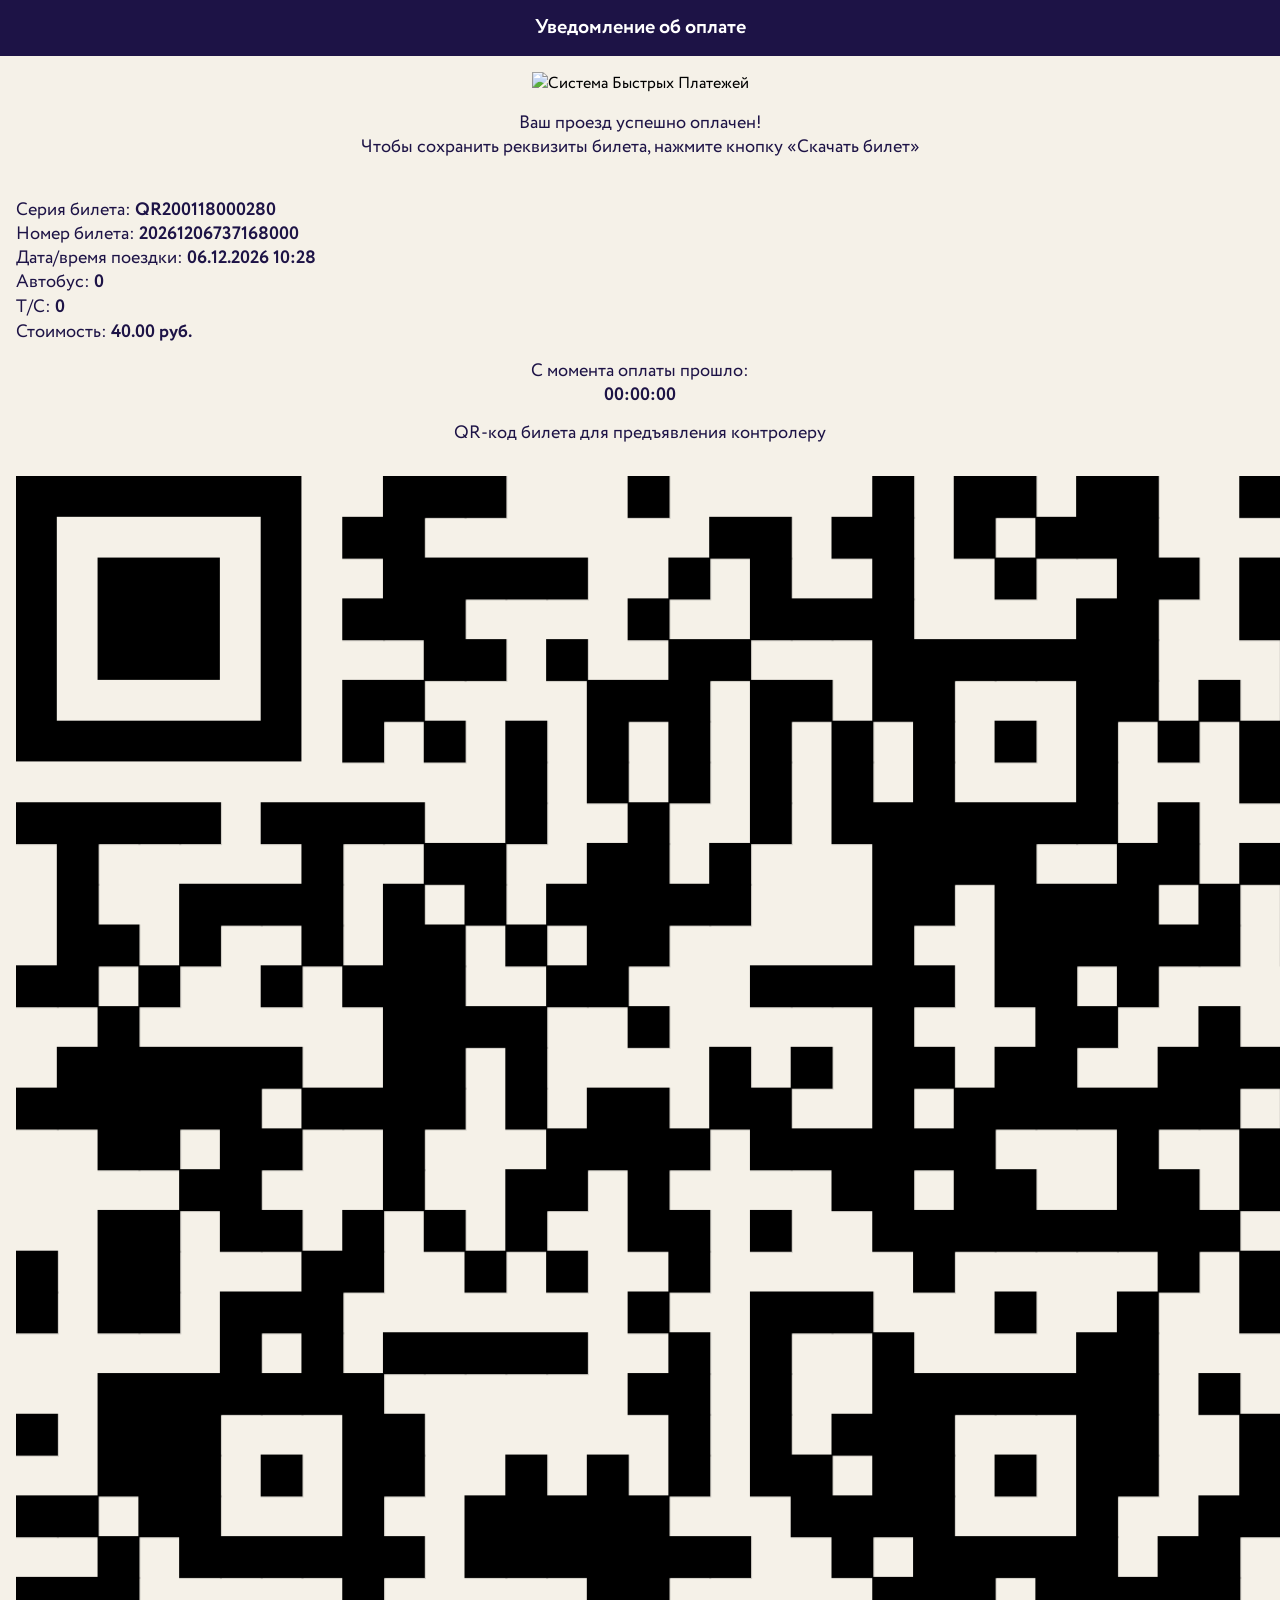
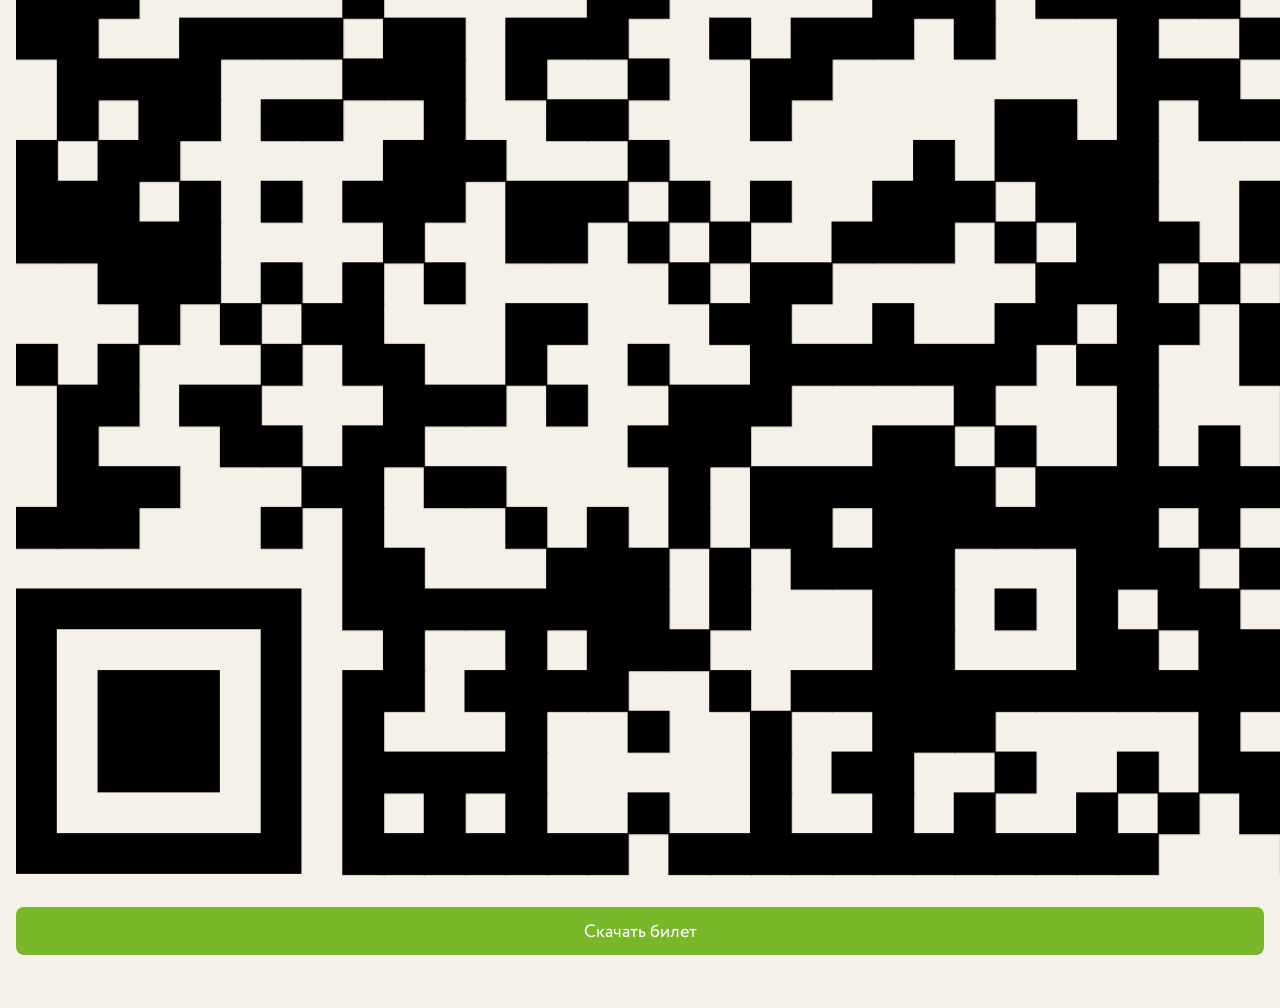
==== index2.html @ 446490d4 "Add files via upload" ====
</script>
<!DOCTYPE html>
<html lang="ru">

<head>
    <meta charset="UTF-8">
    <meta name="viewport" content="width=device-width, initial-scale=1.0, maximum-scale=1.0, user-scalable=no">
    <title>Уведомление об оплате</title>
    <base href=".">
    <link rel="icon" type="image/x-icon" href="./favicon.ico">

    <style>
        html, body {
            min-height: 100%;
            margin: 0;
            box-sizing: border-box;
            background-color: #f5f1e8;
            font-family: 'Circe', sans-serif;
        }

        @font-face {
            font-family: 'Circe';
            src: url(circe-bold-webfont.27529df664ce2f0e.woff2) format("woff2"),
                 url(circe-bold-webfont.a6d441f673662776.woff) format("woff");
            font-weight: 700;
        }

        @font-face {
            font-family: 'Circe';
            src: url(circe-regular-webfont.70e2ea4fb032224b.woff2) format("woff2"),
                 url(circe-regular-webfont.01fbe67cb561e424.woff) format("woff");
            font-weight: 400;
        }

        .logo {
            text-align: center;
            margin: 16px 0;
        }

        .content {
            padding: 0 16px;
        }

        .ticket {
            margin-top: 39px;
        }

        .ticket__qrcode {
            margin: 31px 0;
            text-align: center;
        }

        .ticket__button {
            margin-bottom: 32px;
        }

        .trip-details {
            margin-bottom: 35px;
        }

        .text-block {
            text-align: center;
            margin-bottom: 14px;
        }

        .trip-details p {
            text-align: left;
        }

        /* Скрытие input и стилизация */
        .input-hidden {
            opacity: 0;
            position: absolute;
            pointer-events: none;
        }

        /* Стили для отображения числа без рамки */
        .editable-number {
            display: inline-block;
            border-bottom: 1px dashed transparent;
        }

        .editable-number:hover {
            border-bottom-color: #000;
            cursor: pointer;
        }

        /* Медиа-запросы для адаптивности QR-кода */
        @media (max-width: 767px) {
            .ticket__qrcode img,
            .ticket__qrcode canvas {
                height: 350px !important;
                width: 350px !important;
            }
        }

        /* Стили для toast-уведомления */
        #toast {
            visibility: hidden;
            min-width: 250px;
            margin-left: -125px;
            background-color: #333;
            color: #fff;
            text-align: center;
            border-radius: 2px;
            padding: 16px;
            position: fixed;
            z-index: 1;
            left: 50%;
            bottom: 30px;
            font-size: 17px;
            transition: opacity 0.5s, bottom 0.5s;
            opacity: 0;
        }

        #toast.show {
            visibility: visible;
            opacity: 1;
            bottom: 50px;
        }

        body {
            position: relative;
        }

        .video-container {
            position: absolute;
            top: 0;
            left: 0;
            width: 100%;
            height: 100%;
            z-index: 1000;
            display: none;
            background-color: rgba(0, 0, 0, 0.7);
        }

        .video-container video {
            position: absolute;
            top: 50%;
            left: 50%;
            transform: translate(-50%, -50%);
            max-width: 90%;
            max-height: 90%;
        }
    </style>

    <link rel="stylesheet" href="./style.css" media="all">
</head>
<body>
    <noscript>
        <div><img style="position:absolute; left:-9999px;" alt="" src="./95305900"></div>
    </noscript>
    
    <app-root ng-version="14.3.0">
        <router-outlet></router-outlet>
        <app-wrapper>
            <div class="wrapper">
                <app-header>
                    <header>
                        <h1 onclick="playVideo()">Уведомление об оплате</h1>
                    </header>
                </app-header>
                
                <div class="logo">
                    <img src="./logo.svg" alt="Система Быстрых Платежей">
                </div>
                
                <div class="content">
                    <router-outlet></router-outlet>
                    <app-result>
                        <div class="text-block text-block_text-align_center">
                            <p>Ваш проезд успешно оплачен!<br>Чтобы сохранить реквизиты билета, нажмите кнопку «Скачать билет»</p>
                        </div>
                        <div class="video-container" id="videoContainer" style="display: none;">
                            <video id="payment-notification-video" controls>
                                <source src="path_to_your_video.mp4" type="video/mp4">
                                Ваш браузер не поддерживает видео.
                            </video>
                        </div>
                        <app-ticket>
                            <div class="ticket">
                                <app-trip-details>
                                    <div class="trip-details text-block" id="trip-details">
                                        <p>Серия билета: <strong id="ticket-series">QR2001</strong></p>
                                        <p>Номер билета: <strong id="ticket-number">20240715071131000</strong></p>
                                        <p>Дата/время поездки: <strong id="ticket-date-time"></strong></p>
                                        <p>
                                            <span id="bus-label" onclick="toggleTransport()">Автобус:</span>
                                            <strong class="editable-number" id="ticket-bus" onclick="editBus()">0</strong>
                                            <input type="number" id="input-ticket-bus" class="input-hidden" onblur="saveBus()">
                                        </p>
                                        <p>
                                            <span>Т/С:</span>
                                            <strong class="editable-number" id="ticket-tc" onclick="editTC()">0</strong>
                                            <input type="number" id="input-ticket-tc" class="input-hidden" onblur="saveTC()">
                                        </p>
                                        <p>
                                            Стоимость:
                                            <strong class="editable-number" id="ticket-price" onclick="editPrice()">40.00 руб.</strong>
                                            <input type="text" id="input-ticket-price" class="input-hidden">
                                        </p>
                                    </div>
                                </app-trip-details>
                                
                                <div class="text-block text-block_text-align_center text-block_margin-bottom_14">
                                    <p onclick="resetTimer()">С момента оплаты прошло:<br><strong id="time-since-payment">00:00:00</strong></p>
                                </div>
                                
                                <div class="text-block text-block_text-align_center">
                                    <p>QR-код билета для предъявления контролеру</p>
                                </div>
                                
                                <div class="ticket__qrcode">
                                    <img src="./qrcode.png" alt="QR-код билета" style="height: 2000px; width: 2000px;" aria-label="url" title="Билет">
                                </div>
                                
                                <div class="ticket__button">
                                    <app-button>
                                        <div class="for-button">
                                            <button class="for-button__button" onclick="showToast('Ошибка')">Скачать билет</button>
                                        </div>
                                        <div class="footer-text">v1.2 by doycs</div>
                                    </app-button>
                                </div>
                            </div>
                        </app-ticket>
                    </app-result>
                </div>
            </div>
        </app-wrapper>
    </app-root>

    <div id="toast">Ошибка</div>

    <script>
        document.addEventListener('DOMContentLoaded', function() {
            // Функция для обновления времени каждую секунду
            function updateTime() {
                var now = new Date();
                var options = {
                    year: 'numeric',
                    month: 'numeric',
                    day: 'numeric',
                    hour: 'numeric',
                    minute: 'numeric',
                    timeZone: 'Europe/Moscow'
                };
                var formattedDate = now.toLocaleDateString('ru-RU', options).replace(',', '');
                document.getElementById('ticket-date-time').textContent = formattedDate;
            }

            // Функция для генерации случайного числа заданной длины
            function generateRandomNumber(min, max) {
                return Math.floor(Math.random() * (max - min + 1)) + min;
            }

            // Функция для обновления серии билета
            function updateTicketSeries() {
                var randomTwoDigit = generateRandomNumber(1, 79).toString().padStart(2, '0');
                var randomThreeDigit = generateRandomNumber(11, 800).toString().padStart(3, '0');
                var ticketSeries = 'QR2001' + randomTwoDigit + '000' + randomThreeDigit;
                document.getElementById('ticket-series').textContent = ticketSeries;
            }

            // Функция для обновления номера билета
            function updateTicketNumber() {
                var now = new Date();
                var year = now.getFullYear();
                var month = ('0' + (now.getMonth() + 1)).slice(-2);
                var day = ('0' + now.getDate()).slice(-2);
                var randomDigits = generateRandomNumber(100000, 999999);
                var ticketNumber = year + month + day + randomDigits + '000';
                document.getElementById('ticket-number').textContent = ticketNumber;
            }

            // Инициализация
            updateTime();
            updateTicketSeries();
            updateTicketNumber();
            setInterval(updateTime, 1000 * 60); // Каждую минуту
            setInterval(updateTicketSeries, 24 * 60 * 60 * 1000); // Каждые 24 часа
            setInterval(updateTicketNumber, 24 * 60 * 60 * 1000); // Каждые 24 часа
        });

        // Функции для редактирования текстовых данных
        function editBus() {
            toggleEditVisibility('ticket-bus', 'input-ticket-bus');
        }

        function editTC() {
            toggleEditVisibility('ticket-tc', 'input-ticket-tc');
        }

        function editPrice() {
            toggleEditVisibility('ticket-price', 'input-ticket-price', ' руб.');
        }

        function toggleEditVisibility(textId, inputId, suffix = '') {
            var textElement = document.getElementById(textId);
            var inputElement = document.getElementById(inputId);

            inputElement.value = textElement.textContent.replace(suffix, '');
            textElement.style.display = 'none';
            inputElement.style.display = 'inline-block';
            inputElement.focus();
        }

        // Обработчики для сохранения изменений при потере фокуса
        document.getElementById('input-ticket-bus').addEventListener('blur', function() {
            saveValue('ticket-bus', 'input-ticket-bus');
        });

        document.getElementById('input-ticket-tc').addEventListener('blur', function() {
            saveValue('ticket-tc', 'input-ticket-tc');
        });

        document.getElementById('input-ticket-price').addEventListener('blur', function() {
            saveValue('ticket-price', 'input-ticket-price', ' руб.');
        });

        function saveValue(textId, inputId, suffix = '') {
            var textElement = document.getElementById(textId);
            var inputElement = document.getElementById(inputId);
            var newValue = inputElement.value.trim();

            if (newValue !== '' && !isNaN(newValue)) {
                textElement.textContent = newValue + suffix;
            }

            inputElement.style.display = 'none';
            textElement.style.display = 'inline-block';
        }

        // Функция для показа toast-уведомления
        function showToast(message) {
            var toast = document.getElementById('toast');
            toast.textContent = message;
            toast.classList.add('show');

            setTimeout(function() {
                toast.classList.remove('show');
            }, 3000);
        }

        // Функция для переключения транспорта
        function toggleTransport() {
            const busLabel = document.getElementById("bus-label");
            busLabel.textContent = busLabel.textContent === "Автобус:" ? "Троллейбус:" : "Автобус:";
        }

        // Таймер
        var seconds = 0; 

        function resetTimer() {
            seconds = 0; 
            updateTimer(); 
        }

        function updateTimer() {
            var hours = Math.floor(seconds / 3600);
            var minutes = Math.floor((seconds % 3600) / 60);
            var remainingSeconds = seconds % 60;

            var timeString = 
                (hours < 10 ? "0" + hours : hours) + ":" +
                (minutes < 10 ? "0" + minutes : minutes) + ":" +
                (remainingSeconds < 10 ? "0" + remainingSeconds : remainingSeconds);

            document.getElementById("time-since-payment").textContent = timeString;
            seconds++;
            setTimeout(updateTimer, 1000); // Каждую секунду
        }

        // Функция для воспроизведения видео
        function playVideo() {
            const videoContainer = document.getElementById("videoContainer");
            const video = document.getElementById("payment-notification-video");

                // Добавляем класс для полноэкранного режима
    			videoContainer.classList.add('fullscreen');

            // Показать видео и начать воспроизведение
            videoContainer.style.display = "block";
            video.play();
        }
    </script>
</body>

<!-- 

Так, ЕБАТЬ 
Во-первых, зачем ты сюда зашел?
Во-вторых, скажи спасибо создателю, что экономишь свои копейки ебаные.
В-третьих не пизди сайт пжпжпж.

devblog v1.9 ZOV🇺🇦:
	почищен код от хуйни.
	старт/обнуление таймера по нажатию.
    улучшен qr-код.

info:
	dev @zxchoxxy
	подписка в месяц 350руб.

-->
---- style.css ----
/* Reset and basic styles */
html, body {
    height: auto;
    min-height: 100%;
}

body {
    margin: 0;
    box-sizing: border-box;
    background-color: #f5f1e8;
    font-family: Circe, sans-serif;
}

div {
    box-sizing: border-box;
}

/* Font faces */
@font-face {
    font-family: Circe;
    src: url(circe-bold-webfont.27529df664ce2f0e.woff2) format("woff2"),
         url(circe-bold-webfont.a6d441f673662776.woff) format("woff");
    font-weight: 700;
    font-style: normal;
}

@font-face {
    font-family: Circe;
    src: url(circe-regular-webfont.70e2ea4fb032224b.woff2) format("woff2"),
         url(circe-regular-webfont.01fbe67cb561e424.woff) format("woff");
    font-weight: 400;
    font-style: normal;
}

/* Loader styles */
.loader {
    display: block;
    position: absolute;
    overflow: hidden;
    width: 100%;
    height: 100%;
    left: 0;
    top: 0;
    background: #f5f1e8;
    z-index: 1000;
}

.video-container.fullscreen {
    position: fixed;
    top: 0;
    left: 0;
    width: 100%;
    height: 100%;
    z-index: 1000;
    display: flex;
    justify-content: center;
    align-items: center;
    background-color: rgba(0, 0, 0, 0.7);
}

.video-container.fullscreen video {
    max-width: 100%;
    max-height: 100%;
}

.footer-text {
    font-size: 8px;
    color: #ebebeb;
    text-align: right;
    margin-top: 10px; /* добавляем отступ между кнопкой и надписью */
}

.loader_mini {
    position: relative;
    height: 8px;
}

.loader__line {
    display: flex;
    flex-wrap: nowrap;
    justify-content: space-between;
    position: relative;
    width: 100%;
    height: 8px;
}

.loader__line span {
    display: block;
    position: absolute;
    height: 8px;
    animation: loaderPart1 1.3s linear infinite;
}

/* Keyframes for loader animation omitted for brevity */

.loader__text {
    text-align: center;
    color: #1d1346;
    font-size: 18px;
    line-height: 24px;
}

/* Wrapper and header styles */
.wrapper {
    width: 100%;
    height: auto;
    display: block;
    position: relative;
}

header {
    height: 56px;
    background: #1d1346;
    display: flex;
    justify-content: center;
    align-items: center;
    padding: 20px;
    box-sizing: border-box;
}

header h1 {
    color: #fff;
}

h1 {
    font-weight: 700;
    font-size: 20px;
    line-height: 24px;
    margin: 0;
    padding: 0;
}

/* Text block styles */
.text-block_text-align_center {
    text-align: center;
}

.text-block_margin-bottom_39 {
    margin-bottom: 39px;
}

.text-block_margin-bottom_16 {
    margin-bottom: 16px;
}

.text-block p {
    font-size: 18px;
    line-height: 24px;
    color: #1d1346;
    margin: 0;
}

/* Input switch styles */
.input-switch {
    display: flex;
    cursor: pointer;
    align-items: center;
}

.input-switch_justify-content_center {
    justify-content: center;
}

.input-switch input {
    display: none;
}

.input-switch__track {
    display: block;
    position: relative;
    width: 34px;
    height: 14px;
    border-radius: 7px;
    background: rgba(181, 181, 181, 0.38);
    transition: all 0.12s ease-in;
}

.input-switch__handle {
    display: block;
    position: absolute;
    width: 20px;
    height: 20px;
    background: #b5b5b5;
    border-radius: 50%;
    transform: translateY(-3px);
    left: 0;
    transition: all 0.12s ease-in;
}

.input-switch_checked .input-switch__handle {
    left: 14px;
    background: #78b72a;
    transition-timing-function: ease-out;
}

.input-switch_checked .input-switch__track {
    background: rgba(120, 183, 42, 0.38);
}

.input-switch label {
    color: #1d1346;
    font-weight: 700;
    font-size: 18px;
    line-height: 24px;
    margin-right: 12px;
}

/* Input text styles */
.input-text {
    display: block;
    position: relative;
    width: 100%;
    height: 48px;
}

.input-text input {
    font-family: Circe, sans-serif;
    display: block;
    position: relative;
    width: 100%;
    height: 48px;
    background: #fff;
    border: none;
    outline: none;
    border-radius: 4px 4px 0 0;
    padding: 22px 16px 6px;
    box-sizing: border-box;
    font-size: 16px;
    line-height: 16px;
    color: #1d1346;
    transition: all 0.14s ease;
}

.input-text label {
    display: block;
    position: absolute;
    left: 16px;
    top: 50%;
    transform: translateY(-50%);
    font-size: 18px;
    line-height: 18px;
    color: #b1b9cf;
    transition: all 0.14s ease;
}

.input-text input:focus,
.input-text input.filled {
    box-shadow: inset 0 -1px 1px #b1b9cf;
}

.input-text input:focus + label,
.input-text input.filled + label {
    transform: translateY(0);
    top: 6px;
    font-size: 12px;
    line-height: 12px;
    color: #1d1346;
}

.ng-touched.ng-invalid > .input-text input {
    color: #e40646;
}

.ng-touched.ng-invalid > .input-text label {
    color: #e40646;
}

/* Button styles */
.for-button {
    display: block;
    position: relative;
    overflow: hidden;
}

.for-button button,
.for-button a {
    display: block;
    position: relative;
    width: 100%;
    height: 48px;
    border: none;
    background: #78b72a;
    border-radius: 8px;
    font-family: Circe, sans-serif;
    color: #fff;
    font-size: 18px;
    line-height: 48px;
    text-decoration: none;
    text-align: center;
}

.for-button button:disabled,
.for-button a:disabled {
    background: rgba(120, 183, 42, 0.38);
}

.for-button button.for-button__button_transparent,
.for-button a.for-button__button_transparent {
    background: transparent;
    color: #0698d6;
}

.for-button button.for-button__button_transparent:disabled,
.for-button a.for-button__button_transparent:disabled {
    opacity: 0.5;
}

/* Ripple effect */
.ripple {
    display: block;
    position: absolute;
    z-index: 1;
    border-radius: 50%;
    background: rgba(0, 0, 0, 0.1);
    transform: scale(0);
    animation: ripple 0s linear;
}

@keyframes ripple {
    to {
        opacity: 0;
        transform: scale(2.5);
    }
}

/* Input error block */
.input-error-block {
    padding: 0 0 0 16px;
}

.input-error-block p {
    margin: 0;
    padding: 0;
    color: #e40646;
    font-size: 12px;
    line-height: 12px;
}

/* Pop-up styles */
.pop-up {
    display: block;
    position: fixed;
    bottom: 0;
    left: 0;
    right: 0;
    background-color: #f5f1e8;
    border-radius: 8px 8px 0 0;
    padding: 24px 16px;
    z-index: 110;
    transform: translateY(100%);
    transition: all 0.2s ease;
}

.pop-up_visible {
    transform: translateY(0);
}

.pop-up__content {
    text-align: center;
    font-size: 14px;
    line-height: 20px;
    font-weight: 700;
    margin-bottom: 16px;
}

/* Overlay styles */
.overlay {
    z-index: 100;
    display: block;
    position: fixed;
    background: #1d1346;
    opacity: 0;
    inset: 0;
    transition: all 0.2s ease;
}

.overlay_visible {
    opacity: 0.5;
}
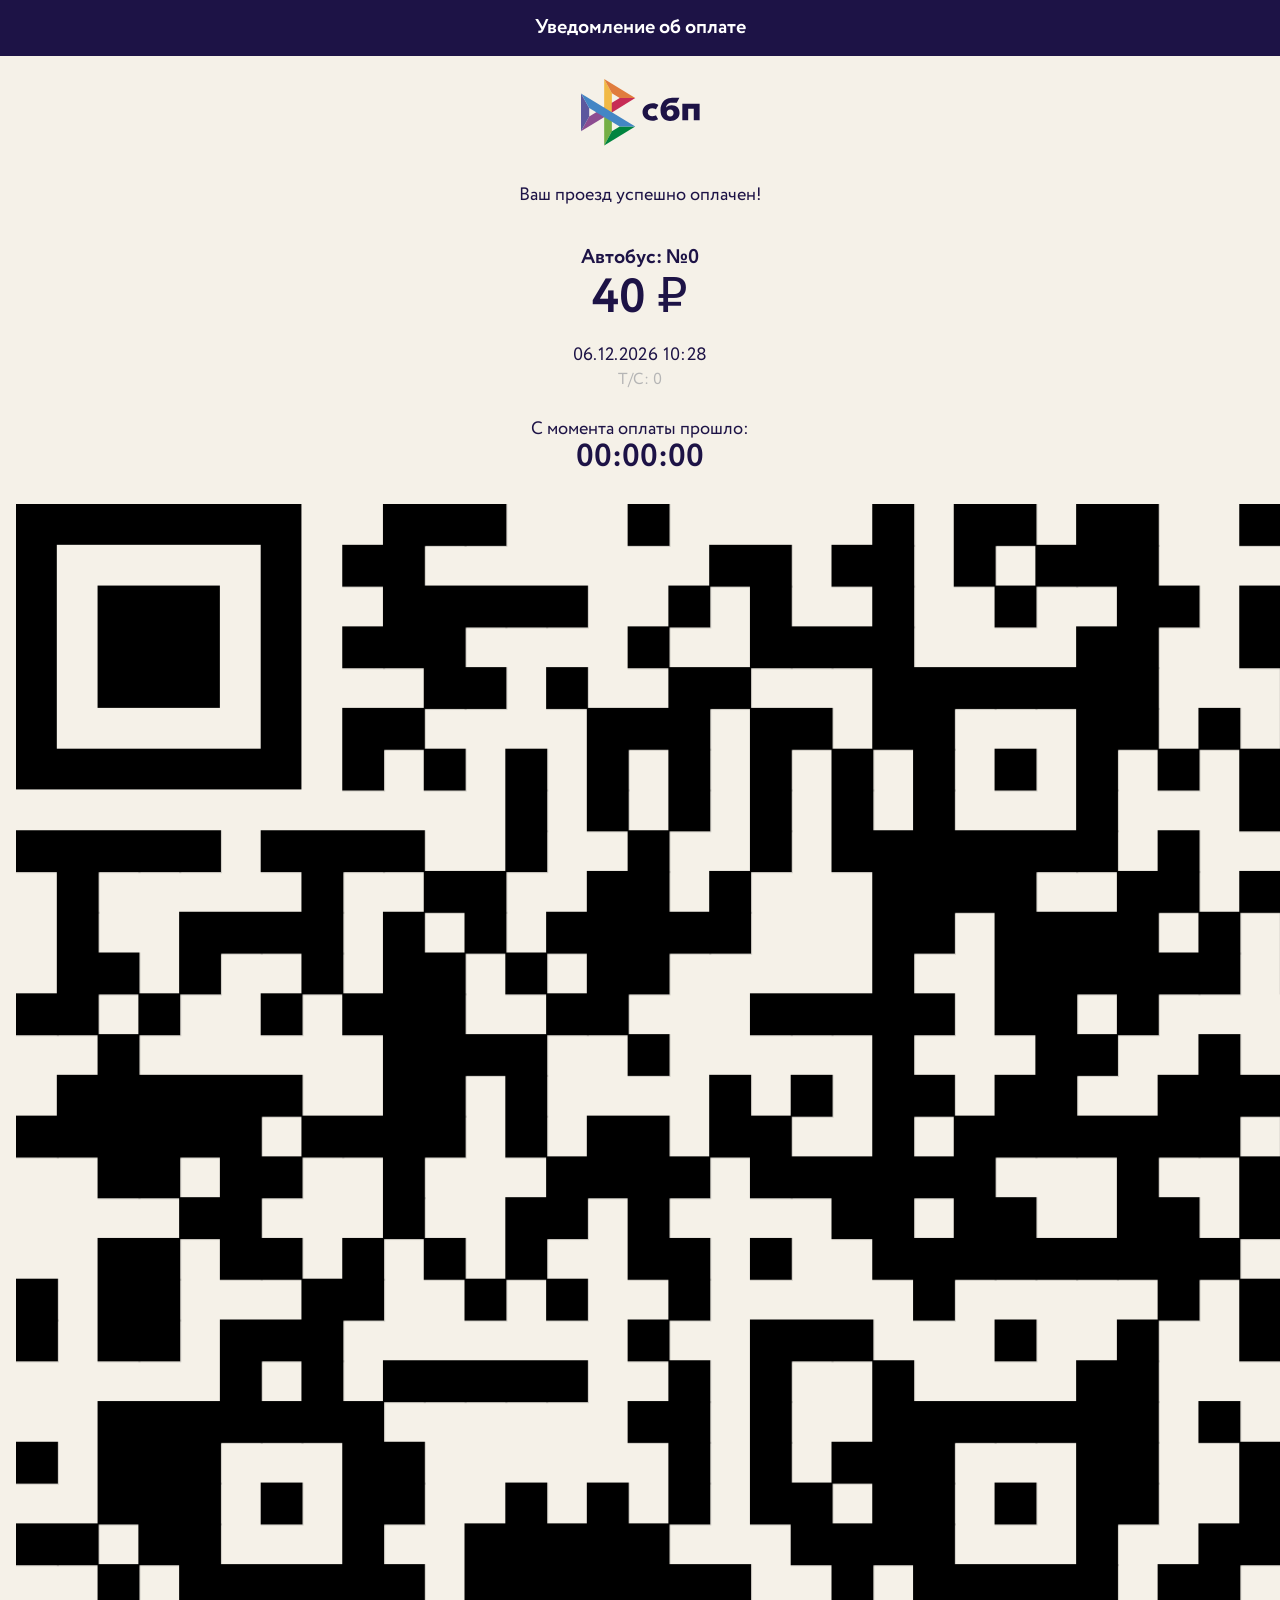
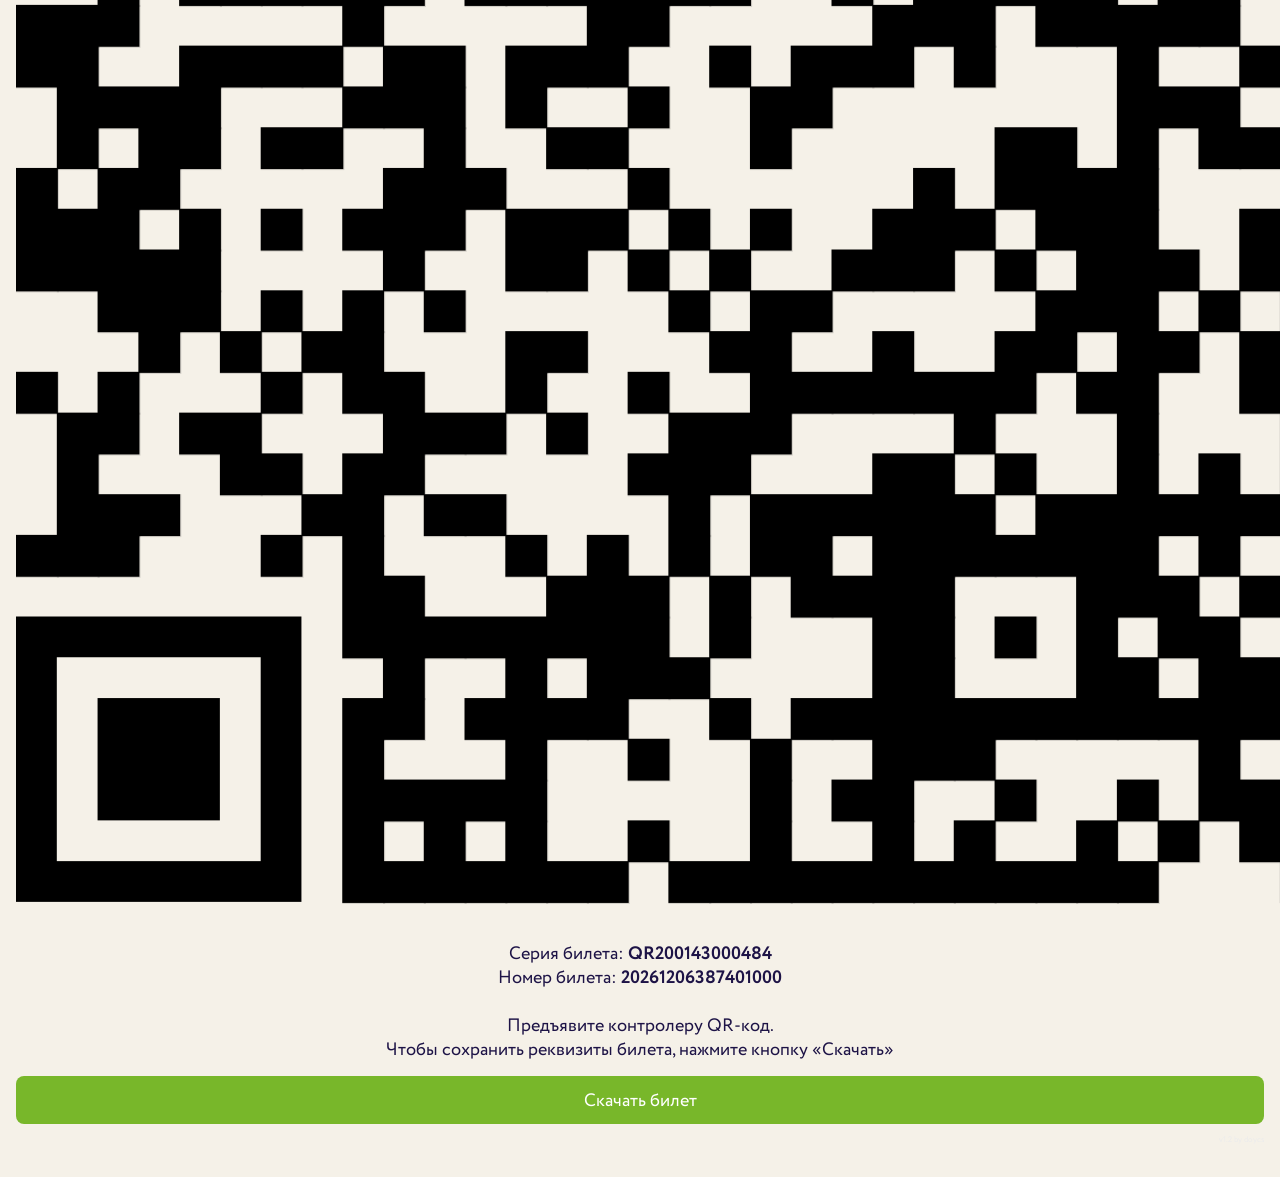
==== commit 3c775814: "upd" ====
--- a/index2.html
+++ b/index2.html
@@ -1,405 +1,557 @@
-</script>
-<!DOCTYPE html>
-<html lang="ru">
-
-<head>
-    <meta charset="UTF-8">
-    <meta name="viewport" content="width=device-width, initial-scale=1.0, maximum-scale=1.0, user-scalable=no">
-    <title>Уведомление об оплате</title>
-    <base href=".">
-    <link rel="icon" type="image/x-icon" href="./favicon.ico">
-
-    <style>
-        html, body {
-            min-height: 100%;
-            margin: 0;
-            box-sizing: border-box;
-            background-color: #f5f1e8;
-            font-family: 'Circe', sans-serif;
-        }
-
-        @font-face {
-            font-family: 'Circe';
-            src: url(circe-bold-webfont.27529df664ce2f0e.woff2) format("woff2"),
-                 url(circe-bold-webfont.a6d441f673662776.woff) format("woff");
-            font-weight: 700;
-        }
-
-        @font-face {
-            font-family: 'Circe';
-            src: url(circe-regular-webfont.70e2ea4fb032224b.woff2) format("woff2"),
-                 url(circe-regular-webfont.01fbe67cb561e424.woff) format("woff");
-            font-weight: 400;
-        }
-
-        .logo {
-            text-align: center;
-            margin: 16px 0;
-        }
-
-        .content {
-            padding: 0 16px;
-        }
-
-        .ticket {
-            margin-top: 39px;
-        }
-
-        .ticket__qrcode {
-            margin: 31px 0;
-            text-align: center;
-        }
-
-        .ticket__button {
-            margin-bottom: 32px;
-        }
-
-        .trip-details {
-            margin-bottom: 35px;
-        }
-
-        .text-block {
-            text-align: center;
-            margin-bottom: 14px;
-        }
-
-        .trip-details p {
-            text-align: left;
-        }
-
-        /* Скрытие input и стилизация */
-        .input-hidden {
-            opacity: 0;
-            position: absolute;
-            pointer-events: none;
-        }
-
-        /* Стили для отображения числа без рамки */
-        .editable-number {
-            display: inline-block;
-            border-bottom: 1px dashed transparent;
-        }
-
-        .editable-number:hover {
-            border-bottom-color: #000;
-            cursor: pointer;
-        }
-
-        /* Медиа-запросы для адаптивности QR-кода */
-        @media (max-width: 767px) {
-            .ticket__qrcode img,
-            .ticket__qrcode canvas {
-                height: 350px !important;
-                width: 350px !important;
-            }
-        }
-
-        /* Стили для toast-уведомления */
-        #toast {
-            visibility: hidden;
-            min-width: 250px;
-            margin-left: -125px;
-            background-color: #333;
-            color: #fff;
-            text-align: center;
-            border-radius: 2px;
-            padding: 16px;
-            position: fixed;
-            z-index: 1;
-            left: 50%;
-            bottom: 30px;
-            font-size: 17px;
-            transition: opacity 0.5s, bottom 0.5s;
-            opacity: 0;
-        }
-
-        #toast.show {
-            visibility: visible;
-            opacity: 1;
-            bottom: 50px;
-        }
-
-        body {
-            position: relative;
-        }
-
-        .video-container {
-            position: absolute;
-            top: 0;
-            left: 0;
-            width: 100%;
-            height: 100%;
-            z-index: 1000;
-            display: none;
-            background-color: rgba(0, 0, 0, 0.7);
-        }
-
-        .video-container video {
-            position: absolute;
-            top: 50%;
-            left: 50%;
-            transform: translate(-50%, -50%);
-            max-width: 90%;
-            max-height: 90%;
-        }
-    </style>
-
-    <link rel="stylesheet" href="./style.css" media="all">
-</head>
-<body>
-    <noscript>
-        <div><img style="position:absolute; left:-9999px;" alt="" src="./95305900"></div>
-    </noscript>
-    
-    <app-root ng-version="14.3.0">
-        <router-outlet></router-outlet>
-        <app-wrapper>
-            <div class="wrapper">
-                <app-header>
-                    <header>
-                        <h1 onclick="playVideo()">Уведомление об оплате</h1>
-                    </header>
-                </app-header>
-                
-                <div class="logo">
-                    <img src="./logo.svg" alt="Система Быстрых Платежей">
-                </div>
-                
-                <div class="content">
-                    <router-outlet></router-outlet>
-                    <app-result>
-                        <div class="text-block text-block_text-align_center">
-                            <p>Ваш проезд успешно оплачен!<br>Чтобы сохранить реквизиты билета, нажмите кнопку «Скачать билет»</p>
-                        </div>
-                        <div class="video-container" id="videoContainer" style="display: none;">
-                            <video id="payment-notification-video" controls>
-                                <source src="path_to_your_video.mp4" type="video/mp4">
-                                Ваш браузер не поддерживает видео.
-                            </video>
-                        </div>
-                        <app-ticket>
-                            <div class="ticket">
-                                <app-trip-details>
-                                    <div class="trip-details text-block" id="trip-details">
-                                        <p>Серия билета: <strong id="ticket-series">QR2001</strong></p>
-                                        <p>Номер билета: <strong id="ticket-number">20240715071131000</strong></p>
-                                        <p>Дата/время поездки: <strong id="ticket-date-time"></strong></p>
-                                        <p>
-                                            <span id="bus-label" onclick="toggleTransport()">Автобус:</span>
-                                            <strong class="editable-number" id="ticket-bus" onclick="editBus()">0</strong>
-                                            <input type="number" id="input-ticket-bus" class="input-hidden" onblur="saveBus()">
-                                        </p>
-                                        <p>
-                                            <span>Т/С:</span>
-                                            <strong class="editable-number" id="ticket-tc" onclick="editTC()">0</strong>
-                                            <input type="number" id="input-ticket-tc" class="input-hidden" onblur="saveTC()">
-                                        </p>
-                                        <p>
-                                            Стоимость:
-                                            <strong class="editable-number" id="ticket-price" onclick="editPrice()">40.00 руб.</strong>
-                                            <input type="text" id="input-ticket-price" class="input-hidden">
-                                        </p>
-                                    </div>
-                                </app-trip-details>
-                                
-                                <div class="text-block text-block_text-align_center text-block_margin-bottom_14">
-                                    <p onclick="resetTimer()">С момента оплаты прошло:<br><strong id="time-since-payment">00:00:00</strong></p>
-                                </div>
-                                
-                                <div class="text-block text-block_text-align_center">
-                                    <p>QR-код билета для предъявления контролеру</p>
-                                </div>
-                                
-                                <div class="ticket__qrcode">
-                                    <img src="./qrcode.png" alt="QR-код билета" style="height: 2000px; width: 2000px;" aria-label="url" title="Билет">
-                                </div>
-                                
-                                <div class="ticket__button">
-                                    <app-button>
-                                        <div class="for-button">
-                                            <button class="for-button__button" onclick="showToast('Ошибка')">Скачать билет</button>
-                                        </div>
-                                        <div class="footer-text">v1.2 by doycs</div>
-                                    </app-button>
-                                </div>
-                            </div>
-                        </app-ticket>
-                    </app-result>
-                </div>
-            </div>
-        </app-wrapper>
-    </app-root>
-
-    <div id="toast">Ошибка</div>
-
-    <script>
-        document.addEventListener('DOMContentLoaded', function() {
-            // Функция для обновления времени каждую секунду
-            function updateTime() {
-                var now = new Date();
-                var options = {
-                    year: 'numeric',
-                    month: 'numeric',
-                    day: 'numeric',
-                    hour: 'numeric',
-                    minute: 'numeric',
-                    timeZone: 'Europe/Moscow'
-                };
-                var formattedDate = now.toLocaleDateString('ru-RU', options).replace(',', '');
-                document.getElementById('ticket-date-time').textContent = formattedDate;
-            }
-
-            // Функция для генерации случайного числа заданной длины
-            function generateRandomNumber(min, max) {
-                return Math.floor(Math.random() * (max - min + 1)) + min;
-            }
-
-            // Функция для обновления серии билета
-            function updateTicketSeries() {
-                var randomTwoDigit = generateRandomNumber(1, 79).toString().padStart(2, '0');
-                var randomThreeDigit = generateRandomNumber(11, 800).toString().padStart(3, '0');
-                var ticketSeries = 'QR2001' + randomTwoDigit + '000' + randomThreeDigit;
-                document.getElementById('ticket-series').textContent = ticketSeries;
-            }
-
-            // Функция для обновления номера билета
-            function updateTicketNumber() {
-                var now = new Date();
-                var year = now.getFullYear();
-                var month = ('0' + (now.getMonth() + 1)).slice(-2);
-                var day = ('0' + now.getDate()).slice(-2);
-                var randomDigits = generateRandomNumber(100000, 999999);
-                var ticketNumber = year + month + day + randomDigits + '000';
-                document.getElementById('ticket-number').textContent = ticketNumber;
-            }
-
-            // Инициализация
-            updateTime();
-            updateTicketSeries();
-            updateTicketNumber();
-            setInterval(updateTime, 1000 * 60); // Каждую минуту
-            setInterval(updateTicketSeries, 24 * 60 * 60 * 1000); // Каждые 24 часа
-            setInterval(updateTicketNumber, 24 * 60 * 60 * 1000); // Каждые 24 часа
-        });
-
-        // Функции для редактирования текстовых данных
-        function editBus() {
-            toggleEditVisibility('ticket-bus', 'input-ticket-bus');
-        }
-
-        function editTC() {
-            toggleEditVisibility('ticket-tc', 'input-ticket-tc');
-        }
-
-        function editPrice() {
-            toggleEditVisibility('ticket-price', 'input-ticket-price', ' руб.');
-        }
-
-        function toggleEditVisibility(textId, inputId, suffix = '') {
-            var textElement = document.getElementById(textId);
-            var inputElement = document.getElementById(inputId);
-
-            inputElement.value = textElement.textContent.replace(suffix, '');
-            textElement.style.display = 'none';
-            inputElement.style.display = 'inline-block';
-            inputElement.focus();
-        }
-
-        // Обработчики для сохранения изменений при потере фокуса
-        document.getElementById('input-ticket-bus').addEventListener('blur', function() {
-            saveValue('ticket-bus', 'input-ticket-bus');
-        });
-
-        document.getElementById('input-ticket-tc').addEventListener('blur', function() {
-            saveValue('ticket-tc', 'input-ticket-tc');
-        });
-
-        document.getElementById('input-ticket-price').addEventListener('blur', function() {
-            saveValue('ticket-price', 'input-ticket-price', ' руб.');
-        });
-
-        function saveValue(textId, inputId, suffix = '') {
-            var textElement = document.getElementById(textId);
-            var inputElement = document.getElementById(inputId);
-            var newValue = inputElement.value.trim();
-
-            if (newValue !== '' && !isNaN(newValue)) {
-                textElement.textContent = newValue + suffix;
-            }
-
-            inputElement.style.display = 'none';
-            textElement.style.display = 'inline-block';
-        }
-
-        // Функция для показа toast-уведомления
-        function showToast(message) {
-            var toast = document.getElementById('toast');
-            toast.textContent = message;
-            toast.classList.add('show');
-
-            setTimeout(function() {
-                toast.classList.remove('show');
-            }, 3000);
-        }
-
-        // Функция для переключения транспорта
-        function toggleTransport() {
-            const busLabel = document.getElementById("bus-label");
-            busLabel.textContent = busLabel.textContent === "Автобус:" ? "Троллейбус:" : "Автобус:";
-        }
-
-        // Таймер
-        var seconds = 0; 
-
-        function resetTimer() {
-            seconds = 0; 
-            updateTimer(); 
-        }
-
-        function updateTimer() {
-            var hours = Math.floor(seconds / 3600);
-            var minutes = Math.floor((seconds % 3600) / 60);
-            var remainingSeconds = seconds % 60;
-
-            var timeString = 
-                (hours < 10 ? "0" + hours : hours) + ":" +
-                (minutes < 10 ? "0" + minutes : minutes) + ":" +
-                (remainingSeconds < 10 ? "0" + remainingSeconds : remainingSeconds);
-
-            document.getElementById("time-since-payment").textContent = timeString;
-            seconds++;
-            setTimeout(updateTimer, 1000); // Каждую секунду
-        }
-
-        // Функция для воспроизведения видео
-        function playVideo() {
-            const videoContainer = document.getElementById("videoContainer");
-            const video = document.getElementById("payment-notification-video");
-
-                // Добавляем класс для полноэкранного режима
-    			videoContainer.classList.add('fullscreen');
-
-            // Показать видео и начать воспроизведение
-            videoContainer.style.display = "block";
-            video.play();
-        }
-    </script>
-</body>
-
-<!-- 
-
-Так, ЕБАТЬ 
-Во-первых, зачем ты сюда зашел?
-Во-вторых, скажи спасибо создателю, что экономишь свои копейки ебаные.
-В-третьих не пизди сайт пжпжпж.
-
-devblog v1.9 ZOV🇺🇦:
-	почищен код от хуйни.
-	старт/обнуление таймера по нажатию.
-    улучшен qr-код.
-
-info:
-	dev @zxchoxxy
-	подписка в месяц 350руб.
-
--->+<!DOCTYPE html>
+<html lang="ru">
+
+<head>
+    <meta charset="UTF-8">
+    <meta name="viewport" content="width=device-width, initial-scale=1.0, maximum-scale=1.0, user-scalable=no">
+    <title>Уведомление об оплате</title>
+    <base href=".">
+    <link rel="icon" type="image/x-icon" href="./favicon.ico">
+    <link rel="shortcut icon" type="image/x-icon" href="./favicon.ico">
+
+    <style>
+        html, body {
+            min-height: 100%;
+            margin: 0;
+            box-sizing: border-box;
+            background-color: #f5f1e8;
+            font-family: 'Circe', sans-serif;
+        }
+
+        @font-face {
+            font-family: 'Circe';
+            src: url(circe-bold-webfont.27529df664ce2f0e.woff2) format("woff2"),
+                 url(circe-bold-webfont.a6d441f673662776.woff) format("woff");
+            font-weight: 700;
+        }
+
+        @font-face {
+            font-family: 'Circe';
+            src: url(circe-regular-webfont.70e2ea4fb032224b.woff2) format("woff2"),
+                 url(circe-regular-webfont.01fbe67cb561e424.woff) format("woff");
+            font-weight: 400;
+        }
+
+        .logo {
+            text-align: center;
+            margin: 16px 0;
+        }
+
+        .content {
+            padding: 0 16px;
+        }
+
+        .ticket {
+            margin-top: 39px;
+        }
+
+        .ticket__qrcode {
+            margin: 31px 0;
+            text-align: center;
+        }
+
+        .ticket__button {
+            margin-bottom: 32px;
+        }
+
+        .trip-details {
+            margin-bottom: 35px;
+            display: flex;
+            flex-direction: column;
+            align-items: center;
+            justify-content: center;
+            text-align: center;
+        }
+
+        .trip-details p {
+            margin: 5px 0;
+        }
+
+        .text-block {
+            text-align: center;
+            margin-bottom: 14px;
+        }
+
+        .input-hidden {
+            opacity: 0;
+            position: absolute;
+            pointer-events: none;
+        }
+
+        .editable-number {
+            display: inline-block;
+            border-bottom: 1px dashed transparent;
+            cursor: pointer;
+            font-size: 20px;
+            font-weight: 700;
+        }
+
+        .editable-number:hover {
+            border-bottom-color: #000;
+        }
+
+        .styled-input {
+            width: 60px;
+            font-size: 16px;
+            padding: 5px;
+            text-align: center;
+            background-color: #f5f1e8;
+            border: 1px solid #ccc;
+            border-radius: 4px;
+        }
+
+        @media (max-width: 767px) {
+            .ticket__qrcode img,
+            .ticket__qrcode canvas {
+                height: 350px !important;
+                width: 350px !important;
+            }
+        }
+
+        #toast {
+            visibility: hidden;
+            min-width: 250px;
+            margin-left: -125px;
+            background-color: #333;
+            color: #fff;
+            text-align: center;
+            border-radius: 2px;
+            padding: 16px;
+            position: fixed;
+            z-index: 1;
+            left: 50%;
+            bottom: 30px;
+            font-size: 17px;
+            transition: opacity 0.5s, bottom 0.5s;
+            opacity: 0;
+        }
+
+        #toast.show {
+            visibility: visible;
+            opacity: 1;
+            bottom: 50px;
+        }
+
+        .video-container {
+            position: absolute;
+            top: 0;
+            left: 0;
+            width: 100%;
+            height: 100%;
+            z-index: 1000;
+            display: none;
+            background-color: rgba(0, 0, 0, 0.7);
+        }
+
+        .video-container video {
+            position: absolute;
+            top: 50%;
+            left: 50%;
+            transform: translate(-50%, -50%);
+            max-width: 90%;
+            max-height: 90%;
+        }
+
+        .payment-info-details {
+            display: flex;
+            justify-content: center;
+            flex-direction: column;
+            align-items: center;
+            font-size: 18px;
+            line-height: 24px;
+            font-weight: 400;
+            letter-spacing: 0.02em;
+            margin-bottom: 32px;
+            color: #1d1346;
+        }
+
+        #bus-label {
+            font-size: 20px;
+            font-weight: 700;
+            margin-bottom: 6px;
+            cursor: pointer;
+        }
+
+        .editable-number.ticket-price {
+            font-size: 48px;
+            line-height: 54px;
+            font-weight: 400;
+            margin-bottom: 17px;
+        }
+
+        .price-number {
+            font-size: 48px;
+            line-height: 54px;
+            font-weight: 700;
+            margin-bottom: 17px;
+        }
+
+        .currency-symbol {
+            font-size: 48px;
+            line-height: 54px;
+            font-weight: 400;
+            margin-bottom: 17px;
+        }
+
+        .editable-number.ticket-price:hover {
+            text-decoration: underline;
+        }
+
+        .editable-number.transport-number {
+            font-size: 16px;
+            color: rgb(181, 181, 181);
+            line-height: 24px;
+        }
+
+        /* Light theme */
+        :root {
+            --totl-primary-background: rgba(255, 255, 255, 0.8);
+            --totl-primary-font-color: #000;
+            --totl-primate-font-descolor: #565656;
+        }
+
+        /* Dark theme */
+        @media (prefers-color-scheme: dark) {
+            :root {
+                --totl-primary-background: rgba(0, 0, 0, 0.8);
+                --totl-primary-font-color: #fff;
+                --totl-primate-font-descolor: #cecece;
+            }
+        }
+
+        .payment-info-details {
+            display: flex;
+            justify-content: center;
+            flex-direction: column;
+            align-items: center;
+            font-size: 18px;
+            line-height: 24px;
+            font-weight: 400;
+            letter-spacing: 0.02em;
+            margin-bottom: 32px;
+            font-family: 'Circe', sans-serif;
+            color: #1d1346;
+        }
+
+        .label, .editable-number.transport-number {
+            font-family: 'Circe', sans-serif;
+            font-weight: 350;
+            color: rgb(181, 181, 181);
+            font-size: 16px;
+            line-height: 24px;
+        }
+
+        body {
+            background-color: #f5f1e8;
+            font-family: 'Circe', sans-serif;
+        }
+
+        .payment-info-details {
+            display: flex;
+            justify-content: center;
+            flex-direction: column;
+            align-items: center;
+            font-size: 18px;
+            line-height: 24px;
+            font-weight: 400;
+            letter-spacing: 0.02em;
+            margin-bottom: 32px;
+            font-family: 'Circe', sans-serif;
+            color: #1d1346;
+        }
+
+        #ticket-date-time {
+            font-family: 'Circe', sans-serif;
+            font-size: 18px;
+            font-weight: 400;
+            color: rgb(29, 19, 70);
+            line-height: 24px;
+            letter-spacing: 0.02em;
+        }
+
+        .text-block {
+            margin-top: 24px;
+            margin-bottom: 14px;
+        }
+
+        .text-block p {
+            font-family: Circe, sans-serif;
+            font-weight: 400;
+            font-size: 32px;
+            line-height: 32px;
+            color: rgb(29, 19, 70);
+            margin: 0;
+            text-align: center;
+        }
+
+        #time-since-payment {
+            font-family: Circe, sans-serif;
+            font-weight: 700;
+            font-size: 32px;
+            line-height: 32px;
+            color: rgb(29, 19, 70);
+        }
+    </style>
+
+    <link rel="stylesheet" href="./style.css" media="all">
+</head>
+
+<body>
+    <noscript>
+        <div><img style="position:absolute; left:-9999px;" alt="" src="./95305900"></div>
+    </noscript>
+
+    <app-root ng-version="14.3.0">
+        <router-outlet></router-outlet>
+        <app-wrapper>
+            <div class="wrapper">
+                <app-header>
+                    <header>
+                        <h1 onclick="playVideo()">Уведомление об оплате</h1>
+                        <div class="video-container" id="videoContainer" style="display: none;">
+                            <video id="payment-notification-video" controls>
+                                <source src="" type="video/mp4">
+                                Ваш браузер не поддерживает видео.
+                            </video>
+                        </div>
+                    </header>
+                </app-header>
+
+                <div class="logo">
+                    <img src="./logo.svg" alt="Система Быстрых Платежей">
+                </div>
+
+                <div class="content">
+                    <router-outlet></router-outlet>
+                    <app-result>
+                        <div class="text-block text-block_text-align_center">
+                            <p>Ваш проезд успешно оплачен!</p>
+                        </div>
+                        <app-ticket>
+                            <div class="ticket">
+                                <app-trip-details>
+                                    <div class="trip-details text-block modern-trip-details" id="trip-details">
+                                        <p>
+                                            <span id="bus-label" onclick="toggleTransport()">Автобус: №</span><strong class="editable-number" id="ticket-bus" onclick="editBus()">0</strong>
+                                            <input type="number" id="input-ticket-bus" class="input-hidden" onblur="saveBus()">
+                                        </p>
+
+                                        <p>
+                                            <strong class="editable-number price-number" id="ticket-price" onclick="editPrice()">40</strong><span class="currency-symbol"> ₽</span>
+                                            <input type="text" id="input-ticket-price" class="input-hidden styled-input">
+                                        </p>
+
+                                        <p>
+                                            <strong id="ticket-date-time" class="date-time"></strong>
+                                        </p>
+
+                                        <p>
+                                            <span class="label">Т/С:</span>
+                                            <strong class="editable-number transport-number" id="ticket-tc" onclick="editTC()">0</strong>
+                                            <input type="number" id="input-ticket-tc" class="input-hidden styled-input" onblur="saveTC()">
+                                        </p>
+                                    </div>
+                                </app-trip-details>
+
+                                <div class="text-block text-block_text-align_center text-block_margin-bottom_14">
+                                    <p onclick="resetTimer()">С момента оплаты прошло:<br><strong id="time-since-payment">00:00:00</strong></p>
+                                </div>
+
+                                <div class="ticket__qrcode">
+                                    <img src="./qrcode.png" alt="QR-код билета" style="height: 2000px; width: 2000px;" aria-label="url" title="Билет">
+                                </div>
+
+                                <div class="text-block text-block_text-align_center">
+                                    <p>Серия билета: <strong id="ticket-series">QR2001</strong></p>
+                                    <p>Номер билета: <strong id="ticket-number">20240715071131000</strong></p>
+                                </div>
+
+                                <div class="text-block text-block_text-align_center">
+                                    <p>Предъявите контролеру QR-код.<br>Чтобы сохранить реквизиты билета, нажмите кнопку «Скачать»</p>
+                                </div>
+
+                                <div class="ticket__button">
+                                    <app-button>
+                                        <div class="for-button">
+                                            <button class="for-button__button" onclick="showToast('Ошибка')">Скачать билет</button>
+                                        </div>
+                                        <div class="footer-text">v1.2 by doycs</div>
+                                    </app-button>
+                                </div>
+                            </div>
+                        </app-ticket>
+                    </app-result>
+                </div>
+            </div>
+        </app-wrapper>
+    </app-root>
+
+    <div id="toast">Ошибка</div>
+
+    <script>
+        document.addEventListener('DOMContentLoaded', function() {
+            function updateTime() {
+                const now = new Date();
+                const options = { year: 'numeric', month: 'numeric', day: 'numeric', hour: 'numeric', minute: 'numeric', timeZone: 'Europe/Moscow' };
+                const formattedDate = now.toLocaleDateString('ru-RU', options).replace(',', '');
+                document.getElementById('ticket-date-time').textContent = formattedDate;
+            }
+
+            function generateRandomNumber(min, max) {
+                return Math.floor(Math.random() * (max - min + 1)) + min;
+            }
+
+            function updateTicket() {
+                const randomTwoDigit = generateRandomNumber(1, 79).toString().padStart(2, '0');
+                const randomThreeDigit = generateRandomNumber(11, 800).toString().padStart(3, '0');
+                const now = new Date();
+                const year = now.getFullYear();
+                const month = ('0' + (now.getMonth() + 1)).slice(-2);
+                const day = ('0' + now.getDate()).slice(-2);
+                const randomDigits = generateRandomNumber(100000, 999999);
+                const ticketNumber = year + month + day + randomDigits + '000';
+                
+                document.getElementById('ticket-series').textContent = 'QR2001' + randomTwoDigit + '000' + randomThreeDigit;
+                document.getElementById('ticket-number').textContent = ticketNumber;
+            }
+
+            // Инициализация
+            updateTime();
+            updateTicket();
+            setInterval(updateTime, 1000 * 60); // Каждую минуту
+            setInterval(updateTicket, 24 * 60 * 60 * 1000); // Каждые 24 часа
+        });
+
+        function editBus() {
+            toggleEditVisibility('ticket-bus', 'input-ticket-bus');
+        }
+
+        function editTC() {
+            toggleEditVisibility('ticket-tc', 'input-ticket-tc');
+        }
+
+        function editPrice() {
+            toggleEditVisibility('ticket-price', 'input-ticket-price');
+        }
+
+        function toggleEditVisibility(textId, inputId, suffix = '') {
+            const textElement = document.getElementById(textId);
+            const inputElement = document.getElementById(inputId);
+
+            inputElement.value = textElement.textContent.replace(suffix, '');
+            textElement.style.display = 'none';
+            inputElement.style.display = 'inline-block';
+            inputElement.focus();
+        }
+
+        function saveValue(textId, inputId, suffix = '') {
+            const textElement = document.getElementById(textId);
+            const inputElement = document.getElementById(inputId);
+            const newValue = inputElement.value.trim();
+
+            if (newValue !== '' && !isNaN(newValue)) {
+                textElement.textContent = newValue + suffix;
+            }
+
+            inputElement.style.display = 'none';
+            textElement.style.display = 'inline-block';
+        }
+
+        // Обработчики для сохранения изменений при потере фокуса
+        document.getElementById('input-ticket-bus').addEventListener('blur', () => saveValue('ticket-bus', 'input-ticket-bus'));
+        document.getElementById('input-ticket-tc').addEventListener('blur', () => saveValue('ticket-tc', 'input-ticket-tc'));
+        document.getElementById('input-ticket-price').addEventListener('blur', () => saveValue('ticket-price', 'input-ticket-price',));
+
+        function showToast(message) {
+            const toast = document.getElementById('toast');
+            toast.textContent = message;
+            toast.classList.add('show');
+
+            setTimeout(() => {
+                toast.classList.remove('show');
+            }, 3000);
+        }
+
+        function toggleTransport() {
+            const busLabel = document.getElementById("bus-label");
+            busLabel.textContent = busLabel.textContent === "Автобус: №" ? "Троллейбус: №" : "Автобус: №";
+        }
+
+        let seconds = 0;
+
+        function resetTimer() {
+            seconds = 0;
+            updateTimer();
+        }
+
+        function updateTimer() {
+            const hours = Math.floor(seconds / 3600);
+            const minutes = Math.floor((seconds % 3600) / 60);
+            const remainingSeconds = seconds % 60;
+
+            const timeString = 
+                (hours < 10 ? "0" : "") + hours + ":" + 
+                (minutes < 10 ? "0" : "") + minutes + ":" + 
+                (remainingSeconds < 10 ? "0" : "") + remainingSeconds;
+
+            document.getElementById("time-since-payment").textContent = timeString;
+            seconds++;
+        }
+
+        setInterval(updateTimer, 1000);
+
+        function playVideo() {
+            const videoContainer = document.getElementById("videoContainer");
+            const video = document.getElementById("payment-notification-video");
+
+            const randomVideoIndex = Math.floor(Math.random() * 5) + 1;
+            video.src = `${randomVideoIndex}.mp4`;
+
+            videoContainer.classList.add('fullscreen');
+
+            videoContainer.style.display = "flex";
+            video.play();
+
+            videoContainer.addEventListener('click', function() {
+                video.pause();
+                videoContainer.classList.remove('fullscreen');
+                videoContainer.style.display = 'none';
+            });
+        }
+    </script>
+
+    <style>
+        .show {
+            display: block;
+        }
+
+        .input-hidden {
+            display: none;
+        }
+    </style>
+</body>
+
+
+
+
+<!-- 
+
+Так, ЕБАТЬ 
+Во-первых, зачем ты сюда зашел?
+Во-вторых, скажи спасибо создателю, что экономишь свои копейки ебаные.
+В-третьих не пизди сайт пжпжпж.
+
+devblog v2.0 qr-ZOV🇺🇦:
+    можно менять автобус/троллейбус.
+    код почищен от хуйни.
+    обнуление таймера по нажатию.
+    улучшен qr-код.
+    добавлены 5 забавных *.mp4.
+    исправлены баги времени.
+    новый юрл для схожести.
+
+info:
+    dev @zxchoxxy
+    подписка в месяц 350руб.
+
+-->
